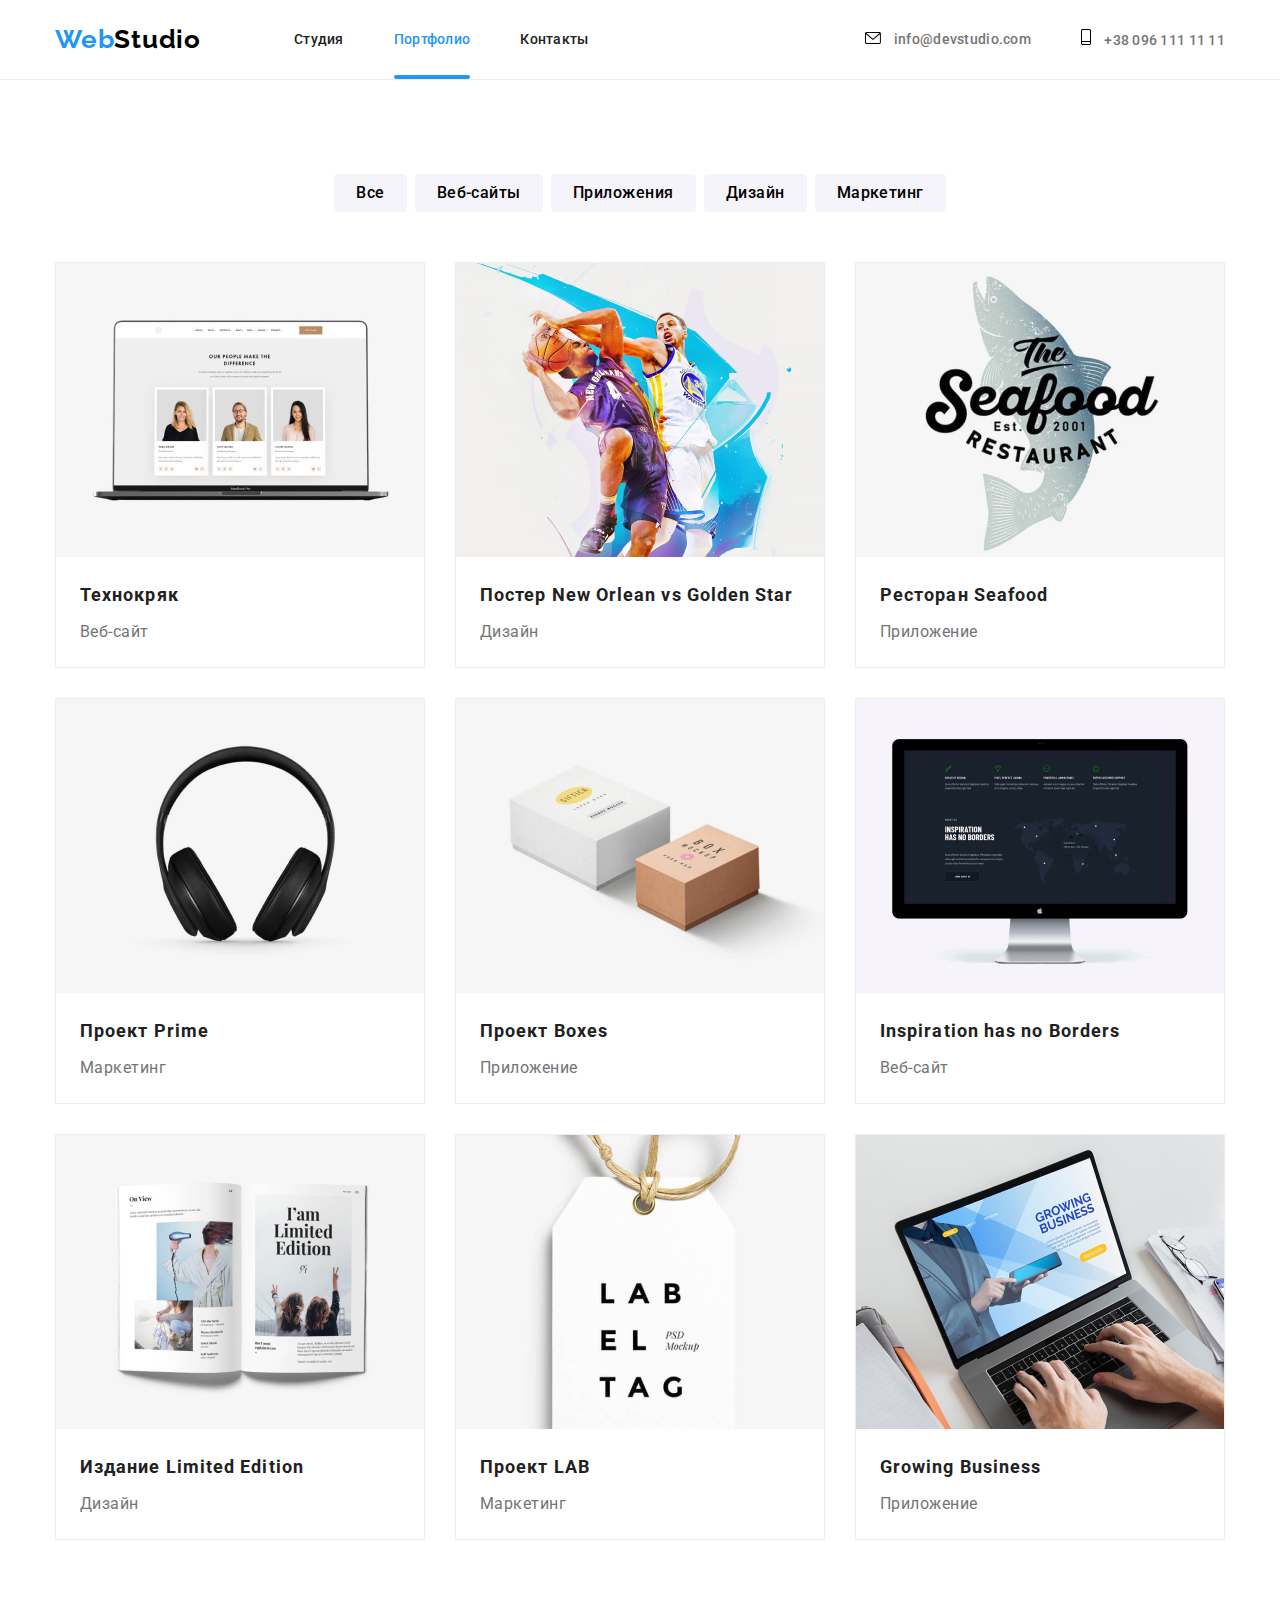
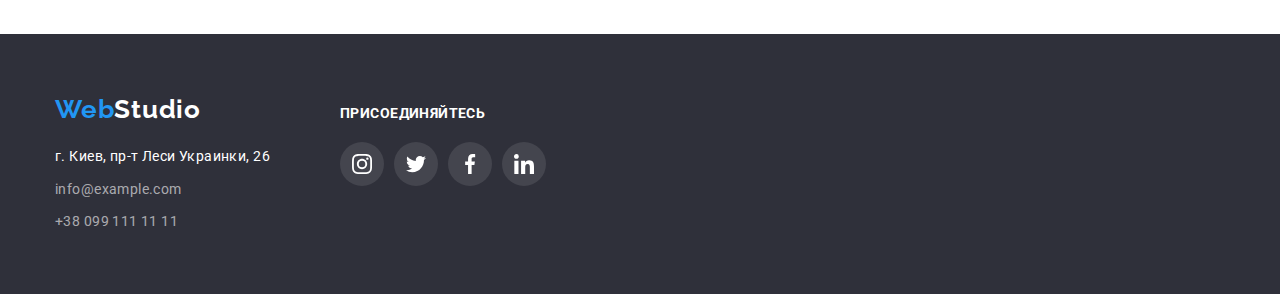
==== portfolio.html @ 35cbe118 "Clone previous homework" ====
<!DOCTYPE html>
<html lang="ru">
  <head>
    <meta charset="UTF-8" />
    <meta name="viewport" content="width=device-width, initial-scale=1.0" />
    <title>Document</title>
    <link
      href="https://fonts.googleapis.com/css2?family=Raleway:wght@700&family=Roboto:wght@400;500;700;900&display=swap"
      rel="stylesheet"
    />
    <link
      rel="stylesheet"
      href="https://cdnjs.cloudflare.com/ajax/libs/modern-normalize/1.0.0/modern-normalize.min.css"
    />
    <link rel="stylesheet" href="./css/styles.css" />
  </head>

  <body>
    <header class="page-header">
      <!-- Шапка сайта -->
      <div class="container">
        <div class="header-flex">
          <nav class="nav">
            <a href="index.html" class="logo"
              ><span class="web">Web</span>Studio</a
            >
            <ul class="site-nav">
              <li class="site-nav-item">
                <a href="./index.html" class="link">Студия</a>
              </li>
              <li class="site-nav-item">
                <a href="./portfolio.html" class="active link">Портфолио</a>
              </li>
              <li class="site-nav-item">
                <a href="" class="link">Контакты</a>
              </li>
            </ul>
          </nav>

          <ul class="auth-nav">
            <li class="auth-nav-item">
              <a href="mailto:info@devstudio.com" class="link">
                <svg class="contacts-icon icon-envelope">
                  <use href="./images/svg/icons.svg#icon-envelope"></use>
                </svg>
                info@devstudio.com</a
              >
            </li>
            <li class="auth-nav-item">
              <a href="tel:+380961111111" class="link">
                <svg class="contacts-icon icon-smartphone">
                  <use href="./images/svg/icons.svg#icon-smartphone"></use>
                </svg>
                +38 096 111 11 11</a
              >
            </li>
          </ul>
        </div>
      </div>
    </header>
    <!-- Портфолио Hero -->
    <main class="main">
      <section class="section">
        <div class="container">
          <h1 class="visually-hidden">Портфолио</h1>

          <!-- Фильтр -->
          <ul class="filter">
            <li class="button-items">
              <button type="button" class="btn">Все</button>
            </li>
            <li class="button-items">
              <button type="button" class="btn">Веб-сайты</button>
            </li>
            <li class="button-items">
              <button type="button" class="btn">Приложения</button>
            </li>
            <li class="button-items">
              <button type="button" class="btn">Дизайн</button>
            </li>
            <li class="button-items">
              <button type="button" class="btn">Маркетинг</button>
            </li>
          </ul>

          <!-- Набор контента -->
          <ul class="content">
            
            <li class="content-item">
              <div class="portfolio-thumb">
              <a class="foto" href=""><img
                  src="./images/Portfolio/img1.jpg"
                  alt="Компьютер с фото сотрудниками"
                  width="370"
                />
                <div class="portfolio-overlay">
                  <p class="overlay-text">
                    Технокряк это современная площадка распространения
                    коронавируса. Компании используют эту платформу для
                    цифрового шпионажа и атак на защищённые сервера конкурентов.
                  </p>
                </div>
                </div>
                <div class="item-footer">
                  <h2 class="title">Технокряк</h2>
                  <p class="text">Веб-сайт</p>
                </div>
              </a>
            </li>

            <li class="content-item">
              <div class="portfolio-thumb">
              <a class="foto" href="">
                <img
                  src="./images/Portfolio/img2.jpg"
                  alt="Баскетболисты"
                  width="370"
                  height="294"
                />
                <div class="portfolio-overlay">
                  <p class="overlay-text">
                    Технокряк это современная площадка распространения
                    коронавируса. Компании используют эту платформу для
                    цифрового шпионажа и атак на защищённые сервера конкурентов.
                  </p>
                </div>
              </div>
                <div class="item-footer">
                  <h2 class="title">Постер New Orlean vs Golden Star</h2>
                  <p class="text">Дизайн</p>
                </div>
              </a>
            </li>
            <li class="content-item">
              <div class="portfolio-thumb">
              <a class="foto" href="">
                <img
                  src="./images/Portfolio/img3.jpg"
                  alt="Логотип ресторана"
                  width="370"
                  height="294"
                />
                <div class="portfolio-overlay">
                  <p class="overlay-text">
                    Технокряк это современная площадка распространения
                    коронавируса. Компании используют эту платформу для
                    цифрового шпионажа и атак на защищённые сервера конкурентов.
                  </p>
                  </div>
                </div>
                <div class="item-footer">
                  <h2 class="title">Ресторан Seafood</h2>
                  <p class="text">Приложение</p>
                </div>
              </a>
            </li>
            <li class="content-item">
              <div class="portfolio-thumb">
              <a class="foto" href="">
                <img
                  src="./images/Portfolio/img4.jpg"
                  alt="Наушники"
                  width="370"
                  height="294"
                />
                <div class="portfolio-overlay">
                  <p class="overlay-text">
                    Технокряк это современная площадка распространения
                    коронавируса. Компании используют эту платформу для
                    цифрового шпионажа и атак на защищённые сервера конкурентов.
                  </p>
                </div>
                </div>
                <div class="item-footer">
                  <h2 class="title">Проект Prime</h2>
                  <p class="text">Маркетинг</p>
                </div>
              </a>
            </li>
            <li class="content-item">
              <div class="portfolio-thumb">
              <a class="foto" href="">
                <img
                  src="./images/Portfolio/img5.jpg"
                  alt="Две коробки"
                  width="370"
                  height="294"
                />
                <div class="portfolio-overlay">
                  <p class="overlay-text">
                    Технокряк это современная площадка распространения
                    коронавируса. Компании используют эту платформу для
                    цифрового шпионажа и атак на защищённые сервера конкурентов.
                  </p>
                </div>
              </div>
                <div class="item-footer">
                  <h2 class="title">Проект Boxes</h2>
                  <p class="text">Приложение</p>
                </div>
              </a>
            </li>
            <li class="content-item">
              <div class="portfolio-thumb">
              <a class="foto" href="">
                <img
                  src="./images/Portfolio/img6.jpg"
                  alt="Монитор компьютера"
                  width="370"
                  height="294"
                />
                <div class="portfolio-overlay">
                  <p class="overlay-text">
                    Технокряк это современная площадка распространения
                    коронавируса. Компании используют эту платформу для
                    цифрового шпионажа и атак на защищённые сервера конкурентов.
                  </p>
                </div>
              </div>
                <div class="item-footer">
                  <h2 class="title">Inspiration has no Borders</h2>
                  <p class="text">Веб-сайт</p>
                </div>
              </a>
            </li>
            <li class="content-item">
              <div class="portfolio-thumb">
              <a class="foto" href="">
                <img
                  src="./images/Portfolio/img7.jpg"
                  alt="Открытая книга"
                  width="370"
                  height="294"
                />
                <div class="portfolio-overlay">
                  <p class="overlay-text">
                    Технокряк это современная площадка распространения
                    коронавируса. Компании используют эту платформу для
                    цифрового шпионажа и атак на защищённые сервера конкурентов.
                  </p>
                </div>
              </div>
                <div class="item-footer">
                  <h2 class="title">Издание Limited Edition</h2>
                  <p class="text">Дизайн</p>
                </div>
              </a>
            </li>
            <li class="content-item">
              <div class="portfolio-thumb">
              <a class="foto" href="">
                <img
                  src="./images/Portfolio/img8.jpg"
                  alt="Бирка"
                  width="370"
                  height="294"
                />
                <div class="portfolio-overlay">
                  <p class="overlay-text">
                    Технокряк это современная площадка распространения
                    коронавируса. Компании используют эту платформу для
                    цифрового шпионажа и атак на защищённые сервера конкурентов.
                  </p>
                </div>
                </div>
                <div class="item-footer">
                  <h2 class="title">Проект LAB</h2>
                  <p class="text">Маркетинг</p>
                </div>
              </a>
            </li>
            <li class="content-item">
              <div class="portfolio-thumb">
              <a class="foto" href="">
                <img
                  src="./images/Portfolio/img9.jpg"
                  alt="Работа за ноутбуком"
                  width="370"
                />
                <div class="portfolio-overlay">
                  <p class="overlay-text">
                    Технокряк это современная площадка распространения
                    коронавируса. Компании используют эту платформу для
                    цифрового шпионажа и атак на защищённые сервера конкурентов.
                  </p>
                </div>
                </div>
                <div class="item-footer">
                  <h2 class="title">Growing Business</h2>
                  <p class="text">Приложение</p>
                </div>
              </a>
            </li>
          </ul>
        </div>
      </section>
    </main>
    <footer>
      <!-- Footer -->
      <div class="container footer-container">
        <div class="footer-address">
          <a href="" class="logo-footer"><span class="web">Web</span>Studio</a>
          <address class="address">
            <ul class="footer-list">
              <li class="address-item dates">
                г. Киев, пр-т Леси Украинки, 26
              </li>
              <li class="address-item">
                <a href="mailto:info@example.com" class="dates transp"
                  >info@example.com</a
                >
              </li>
              <li class="address-item">
                <a href="tel:+380991111111" class="dates transp"
                  >+38 099 111 11 11</a
                >
              </li>
            </ul>
          </address>
        </div>
        <div class="join">
          <h3 class="title">присоединяйтесь</h3>
          <ul class="join-list">
            <li class="join-item">
              <a href="#" class="join-link">
                <svg class="join-icon">
                  <use href="./images/svg/icons.svg#icon-instagram"></use>
                </svg>
              </a>
            </li>
            <li class="join-item">
              <a href="#" class="join-link">
                <svg class="join-icon">
                  <use href="./images/svg/icons.svg#icon-twitter"></use>
                </svg>
              </a>
            </li>
            <li class="join-item">
              <a href="#" class="join-link">
                <svg class="join-icon">
                  <use href="./images/svg/icons.svg#icon-facebook"></use>
                </svg>
              </a>
            </li>
            <li class="join-item">
              <a href="#" class="join-link">
                <svg class="join-icon">
                  <use href="./images/svg/icons.svg#icon-linkedin"></use>
                </svg>
              </a>
            </li>
          </ul>
        </div>
      </div>
    </footer>
  </body>
</html>
---- css/styles.css ----
/* цвет основного текста #212121 */
/* вторичный цвет текста #757575 */
/* цвет лого #000000 */
/* белый #FFFFFF */
/* акцент #2196F3 */

:root {
  --primary-text-color: #212121;
  --secondary-text-color: #757575;
  --logo-color: #000000;
  --special-text-color: #ffffff;
  --accent-color: #2196f3;
}

body {
  background-color: var(--special-text-color);
  color: var(--primary-text-color);
  font-family: 'Roboto', sans-serif;
  margin: 0;
}

a {
  text-decoration: none;
  color: inherit;
}

img {
  display: block;
}

ul {
  margin: 0;
  padding: 0;
  list-style: none;
}

h1,
h2,
h3,
h4,
h5,
h6,
p {
  margin-top: 0;
  margin-bottom: 0;
}

/* index.html*/

/* header */

.page-header {
  border-bottom: 1px solid #ececec;
  min-height: 80px;
  background: #ffffff;
}

.container {
  width: 1200px;
  margin: 0 auto;
  padding: 0 15px;
}

.nav .link,
.auth-nav .link {
  font-family: Roboto;
  font-weight: 500;
  font-size: 14px;
  line-height: 1.14;
  letter-spacing: 0.02em;
}

.nav {
  display: flex;
  align-items: center;
}

.site-nav {
  display: flex;
  margin-left: 93px;
}

.site-nav .site-nav-item:not(:last-child) {
  margin-right: 50px;
}

.auth-nav {
  display: flex;
  margin-left: auto;
  align-items: center;
}

.auth-nav .auth-nav-item + .auth-nav-item {
  margin-left: 50px;
}

.auth-nav .link {
  color: var(--secondary-text-color);
}

.header-flex {
  display: flex;
}

.contacts-icon {
  margin-right: 10px;
}

.icon-envelope {
  width: 16px;
  height: 12px;
}

.icon-smartphone {
  width: 10px;
  height: 16px;
}

/* logo */
.web {
  color: var(--accent-color);
}

.logo {
  color: var(--logo-color);
  font-family: Raleway;
  font-weight: bold;
  font-size: 26px;
  line-height: 1.19;
  letter-spacing: 0.03em;
  padding-top: 24px;
  padding-bottom: 24px;
}

.logo-footer {
  color: var(--special-text-color);
  font-family: Raleway;
  font-weight: bold;
  font-size: 26px;
  line-height: 1.19;
  letter-spacing: 0.03em;
}

/* navegation */
.link {
  padding-top: 32px;
  padding-bottom: 32px;
  transition: color 250ms cubic-bezier(0.4, 0, 0.2, 1),
    fill 250ms cubic-bezier(0.4, 0, 0.2, 1);
}

.link:hover,
.link:focus {
  color: var(--accent-color);
  fill: var(--accent-color);
}

.active {
  position: relative;
  color: var(--accent-color);
}

.active::after {
  content: '';

  position: absolute;
  left: 0;
  bottom: 0;
  border-radius: 2px;
  display: block;
  width: 100%;
  height: 4px;
  background-color: var(--accent-color);
}

/* hero */
.hero .hero-title {
  color: var(--special-text-color);
  font-weight: 900;
  font-size: 44px;
  line-height: 1.36;
  text-align: center;
  letter-spacing: 0.06em;
  text-transform: uppercase;
  width: 696px;
  margin: 0 auto 30px;
  margin-bottom: 30px;
}

.hero {
  max-width: 1600px;
  margin-right: auto;
  margin-left: auto;
  text-align: center;
  display: flex;
  align-items: center;
  padding: 200px 0;

  background: linear-gradient(rgba(47, 48, 58, 0.4), rgba(47, 48, 58, 0.4)),
    url(../images/hero.jpg);
  background-position: center;
  background-color: #2f303a;
}

.hero-button {
  display: inline-block;
  align-items: center;
  text-align: center;
  text-decoration: none;
  margin: 0 auto;
  border: 1px solid transparent;
  border-radius: 4px;
  padding: 10px 32px;
  min-width: 200px;
  font-family: Roboto;
  font-style: normal;
  font-weight: bold;
  font-size: 16px;
  line-height: 1.87;
  letter-spacing: 0.06em;
  background-color: var(--accent-color);
  color: var(--special-text-color);
  cursor: pointer;
  transition: background-color 250ms cubic-bezier(0.4, 0, 0.2, 1),
    color 250ms cubic-bezier(0.4, 0, 0.2, 1),
    box-shadow 250ms cubic-bezier(0.4, 0, 0.2, 1);
}

.hero-button:hover,
.hero-button:focus {
  background-color: rgb(83, 136, 235);
}

/* team */

.section {
  padding: 94px 0 94px 0;
}

.section.no-padding {
  padding-top: 0px;
}

.section .team {
  font-weight: 500;
  font-size: 16px;
  line-height: 1.18;
  letter-spacing: 0.03em;
}

.section .title {
  font-weight: bold;
  font-size: 14px;
  line-height: 1.14;
  letter-spacing: 0.03em;
  text-transform: uppercase;
}

.section .text {
  color: var(--secondary-text-color);
  font-weight: normal;
  font-size: 14px;
  line-height: 1.71;
  letter-spacing: 0.03em;
}

.section .title-h2 {
  font-weight: bold;
  font-size: 36px;
  line-height: 1.16;
  text-align: center;
  letter-spacing: 0.03em;
  margin-bottom: 50px;
  margin-top: 0;
}

/* Priorities section */
.priorities {
  display: flex;
}

.priorities-item {
  width: 270px;
}

.priorities-item:not(:last-child) {
  margin-right: 30px;
}

.priorities .title {
  margin-bottom: 10px;
}

.priorities-icon {
  display: flex;
  align-items: center;
  justify-content: center;
  width: 270px;
  height: 120px;
  background: #f5f4fa;
  border-radius: 4px;
  margin-bottom: 30px;
}

.icon-antenna {
  width: 65.32px;
  height: 70px;
}

.icon-clock {
  display: block;
  width: 66.96px;
  height: 70px;
}

.icon-diagram,
.icon-astronaut {
  display: block;
  width: 70px;
  height: 70px;
}

/* Service section */
.service-list {
  display: flex;
}

.service-item:not(:last-child) {
  margin-right: 30px;
}

/* Team section */

.team-bkg {
  background-color: #f5f4fa;
}

.team-list {
  display: flex;
  margin-top: 50px;
}

.team-item {
  box-shadow: 0px 1px 3px rgba(0, 0, 0, 0.12), 0px 1px 1px rgba(0, 0, 0, 0.14),
    0px 2px 1px rgba(0, 0, 0, 0.2);
  border-radius: 0px 0px 4px 4px;
}

.team-item:not(:last-child) {
  margin-right: 30px;
}

.section .team {
  font-weight: 500;
  font-size: 16px;
  line-height: 1.18;
  text-align: center;
  letter-spacing: 0.03em;
  padding-bottom: 10px;
}

.section .team-job {
  font-weight: normal;
  font-size: 16px;
  line-height: 1.18;
  letter-spacing: 0.03em;
  color: var(--secondary-text-color);
}

.team-item-footer {
  background-color: var(--special-text-color);
  padding: 30px 0 30px 0;
  text-align: center;
  border-bottom-left-radius: 4px;
  border-bottom-right-radius: 4px;
}

.social-list {
  display: flex;
  justify-content: center;
  margin-top: 16px;
}

.social-link {
  display: flex;
  width: 44px;
  height: 44px;
  border-radius: 50%;
  justify-content: center;
  align-items: center;
  fill: #afb1b8;

  transition: background-color 250ms cubic-bezier(0.4, 0, 0.2, 1),
    fill 250ms cubic-bezier(0.4, 0, 0.2, 1);
}

.social-link:hover,
.social-link:focus {
  background-color: #2196f3;
  fill: #fff;
}

.social-item:not(:last-child) {
  margin-right: 10px;
}

.social-icon {
  width: 20px;
  height: 20px;
}

/* Постоянные клиенты */

.regular-clients .title {
  font-weight: bold;
  font-size: 36px;
  line-height: 1.16;
  text-align: center;
  letter-spacing: 0.03em;
  margin-top: 94px;
  margin-bottom: 50px;
}

.clients-list {
  display: flex;
  justify-content: center;
}

.clients-item:not(:last-child) {
  margin-right: 30px;
}

.clients-link {
  display: flex;
  justify-content: center;
  align-items: center;
  width: 170px;
  height: 90px;
  border: 1px solid #afb1b8;
  border-radius: 4px;
  fill: #afb1b8;
  margin-bottom: 94px;
  transition: fill 250ms cubic-bezier(0.4, 0, 0.2, 1);
}

.clients-link:hover,
.clients-link:focus {
  border: 1px solid var(--accent-color);
  fill: var(--accent-color);
}

.logo-1 {
  width: 45px;
  height: 50px;
}

.logo-2 {
  width: 40px;
  height: 52px;
}

.logo-3 {
  width: 41px;
  height: 42.6px;
}

.logo-4 {
  width: 80px;
  height: 42px;
}

.logo-5 {
  width: 59px;
  height: 47px;
}

.logo-6 {
  width: 88.5px;
  height: 45.5px;
}

/* footer */
footer {
  background-color: #2f303a;
  padding-top: 60px;
  padding-bottom: 60px;
}

.logo-footer {
  font-weight: bold;
  font-size: 26px;
  line-height: 1.19;
  letter-spacing: 0.03em;
}

.footer-list {
  font-weight: normal;
  font-size: 14px;
  line-height: 1.71;
  letter-spacing: 0.03em;
  font-style: normal;
  padding: 0;
}

.address {
  margin-top: 20px;
}

.address-item:not(:first-child) {
  margin-top: 9px;
}

.footer-contact > li:not(:last-child) {
  margin-bottom: 9px;
}

.address-item {
  color: var(--special-text-color);
}

.address-item:not(:first-child) {
  margin-top: 9px;
}

.dates {
  transition: color 250ms cubic-bezier(0.4, 0, 0.2, 1);
}

.footer-list .dates:hover,
.footer-list .dates:focus {
  color: var(--accent-color);
}

.transp {
  color: rgba(255, 255, 255, 0.6);
}

.footer-list {
  list-style: none;
  margin: 0;
  padding: 0;
}

.footer-container {
  display: flex;
  align-items: baseline;
}

.join .title {
  font-weight: bold;
  font-size: 14px;
  line-height: 1.14;
  letter-spacing: 0.03em;
  text-transform: uppercase;
  margin-bottom: 20px;

  color: var(--special-text-color);
}

.footer-address {
  margin-right: 70px;
}

.join-list {
  display: flex;
}

.join-item {
  display: block;
  width: 44px;
  height: 44px;
  background-color: rgba(255, 255, 255, 0.1);
  background-size: 20px;
  background-repeat: no-repeat;
  background-position: center;
  border-radius: 50%;
}

.join-item:not(:last-child) {
  margin-right: 10px;
}

.join-link {
  display: flex;
  width: 44px;
  height: 44px;
  border-radius: 50%;
  justify-content: center;
  align-items: center;
  fill: #ffffff;
  transition: background-color 250ms cubic-bezier(0.4, 0, 0.2, 1),
    fill 250ms cubic-bezier(0.4, 0, 0.2, 1);
}

.join-link:hover,
.join-link:focus {
  background-color: #2196f3;
  fill: #fff;
}

.join-icon {
  width: 20px;
  height: 20px;
}

/* Portfolio */
.main {
  background-color: var(--special-text-color);
}

.visually-hidden {
  position: absolute !important;
  clip: rect(1px 1px 1px 1px);
  clip: rect(1px, 1px, 1px, 1px);
  padding: 0 !important;
  border: 0 !important;
  height: 1px !important;
  width: 1px !important;
  overflow: hidden;
}

/* Buttons Portfolio */

.filter {
  margin-bottom: 50px;
  display: flex;
  justify-content: center;
}

.button-items:not(:last-child) {
  margin-right: 8px;
}

.button-items .btn {
  font-family: Roboto;
  font-weight: 500;
  font-size: 16px;
  line-height: 1.62;
  text-align: center;
  letter-spacing: 0.03em;
  padding: 6px 22px 6px 22px;
  border-radius: 4px;
  background-color: #f5f4fa;
  border: none;
  transition: background-color 250ms cubic-bezier(0.4, 0, 0.2, 1),
    color 250ms cubic-bezier(0.4, 0, 0.2, 1);
}

.button-items .btn:hover,
.button-items .btn:focus {
  background-color: var(--accent-color);
  color: var(--special-text-color);
  cursor: pointer;
  box-shadow: 0px 3px 1px rgba(0, 0, 0, 0.1), 0px 1px 2px rgba(0, 0, 0, 0.08),
    0px 2px 2px rgba(0, 0, 0, 0.12);
}

/* content */

.content {
  display: flex;
  flex-wrap: wrap;
  margin-top: 50px;
  margin-right: -30px;
  margin-bottom: -30px;
}

.content-item {
  width: 370px;
  margin-right: 30px;
  margin-bottom: 30px;
  flex-basis: calc((100% - 90px) / 3);
  background: #ffffff;
  border: 1px solid #eeeeee;
  transition: box-shadow 250ms cubic-bezier(0.4, 0, 0.2, 1);
}

.content .content-item:hover,
.content .content-item:focus {
  box-shadow: 0px 1px 1px rgba(0, 0, 0, 0.12), 0px 4px 4px rgba(0, 0, 0, 0.06),
    1px 4px 6px rgba(0, 0, 0, 0.16);
}

.content-item:nth-child(3n) {
  margin-right: 0;
}

.content .title {
  font-weight: bold;
  font-size: 18px;
  line-height: 2;
  letter-spacing: 0.06em;
  margin-bottom: 4px;
  text-transform: none;
}

.content .text {
  font-size: 16px;
  line-height: 1.87;
  letter-spacing: 0.03em;
  color: var(--secondary-text-color);
}

.item-footer {
  padding: 20px 24px;
}

/* Portfolio Overlay */
.portfolio-thumb {
  position: relative;
  overflow: hidden;
}

.portfolio-overlay {
  position: absolute;
  top: 0;
  left: 0;
  width: 100%;
  height: 100%;
  background-color: rgba(33, 150, 243, 0.9);

  transform: translateY(100%);
  transition: transform 250ms;
}

.overlay-text {
  padding: 63px 24px;
  font-size: 18px;
  line-height: 1.56;
  letter-spacing: 0.03em;
  text-align: left;
  color: var(--special-text-color);
}

.content-item:hover .portfolio-overlay {
  transform: translateY(0);
}

/* Service Overlay */

.label-item {
  position: relative;
}

.label-overlay {
  position: absolute;
  width: 370px;
  height: 70px;
  bottom: 0;
  background: rgba(47, 48, 58, 0.8);
  color: var(--special-text-color);
  font-weight: 700;
  font-size: 14px;
  line-height: 1.14;
  letter-spacing: 0.03em;
  text-transform: uppercase;

  display: flex;
  justify-content: center;
  align-items: center;
}

/* Модальное окно */

.backdrop {
  position: fixed;
  top: 0;
  left: 0;
  width: 100%;
  height: 100%;
  background-color: rgba(0, 0, 0, 0.2);

  opacity: 1;
  transition: opacity 250ms cubic-bezier(0.4, 0, 0.2, 1);
}

.modal {
  position: absolute;
  top: 50%;
  left: 50%;
  transform: translate(-50%, -50%) scale(1);
  min-width: 528px;
  min-height: 581px;
  background-color: var(--special-text-color);
  border-radius: 4px;
  box-shadow: 0px 2px 1px rgba(0, 0, 0, 0.2), 0px 1px 1px rgba(0, 0, 0, 0.14),
    0px 1px 3px rgba(0, 0, 0, 0.12);

  transition: transform 250ms cubic-bezier(0.4, 0, 0.2, 1);
}

.close-button {
  position: absolute;
  top: 8px;
  right: 8px;
  width: 30px;
  height: 30px;
  background-color: var(--special-text-color);
  border: 1px solid rgb(0, 0, 0, 0.1);
  border-radius: 50%;
  cursor: pointer;
}

.close-button:hover,
.close-button:focus {
  border: 1px solid var(--accent-color);
}

.close-icon:hover,
.close-icon:focus {
  fill: var(--accent-color);
}

.backdrop.is-hidden {
  opacity: 0;
  visibility: hidden;
  pointer-events: none;
}

.is-hidden .modal {
  transform: translate(-50%, -50%) scale(0.5);
}
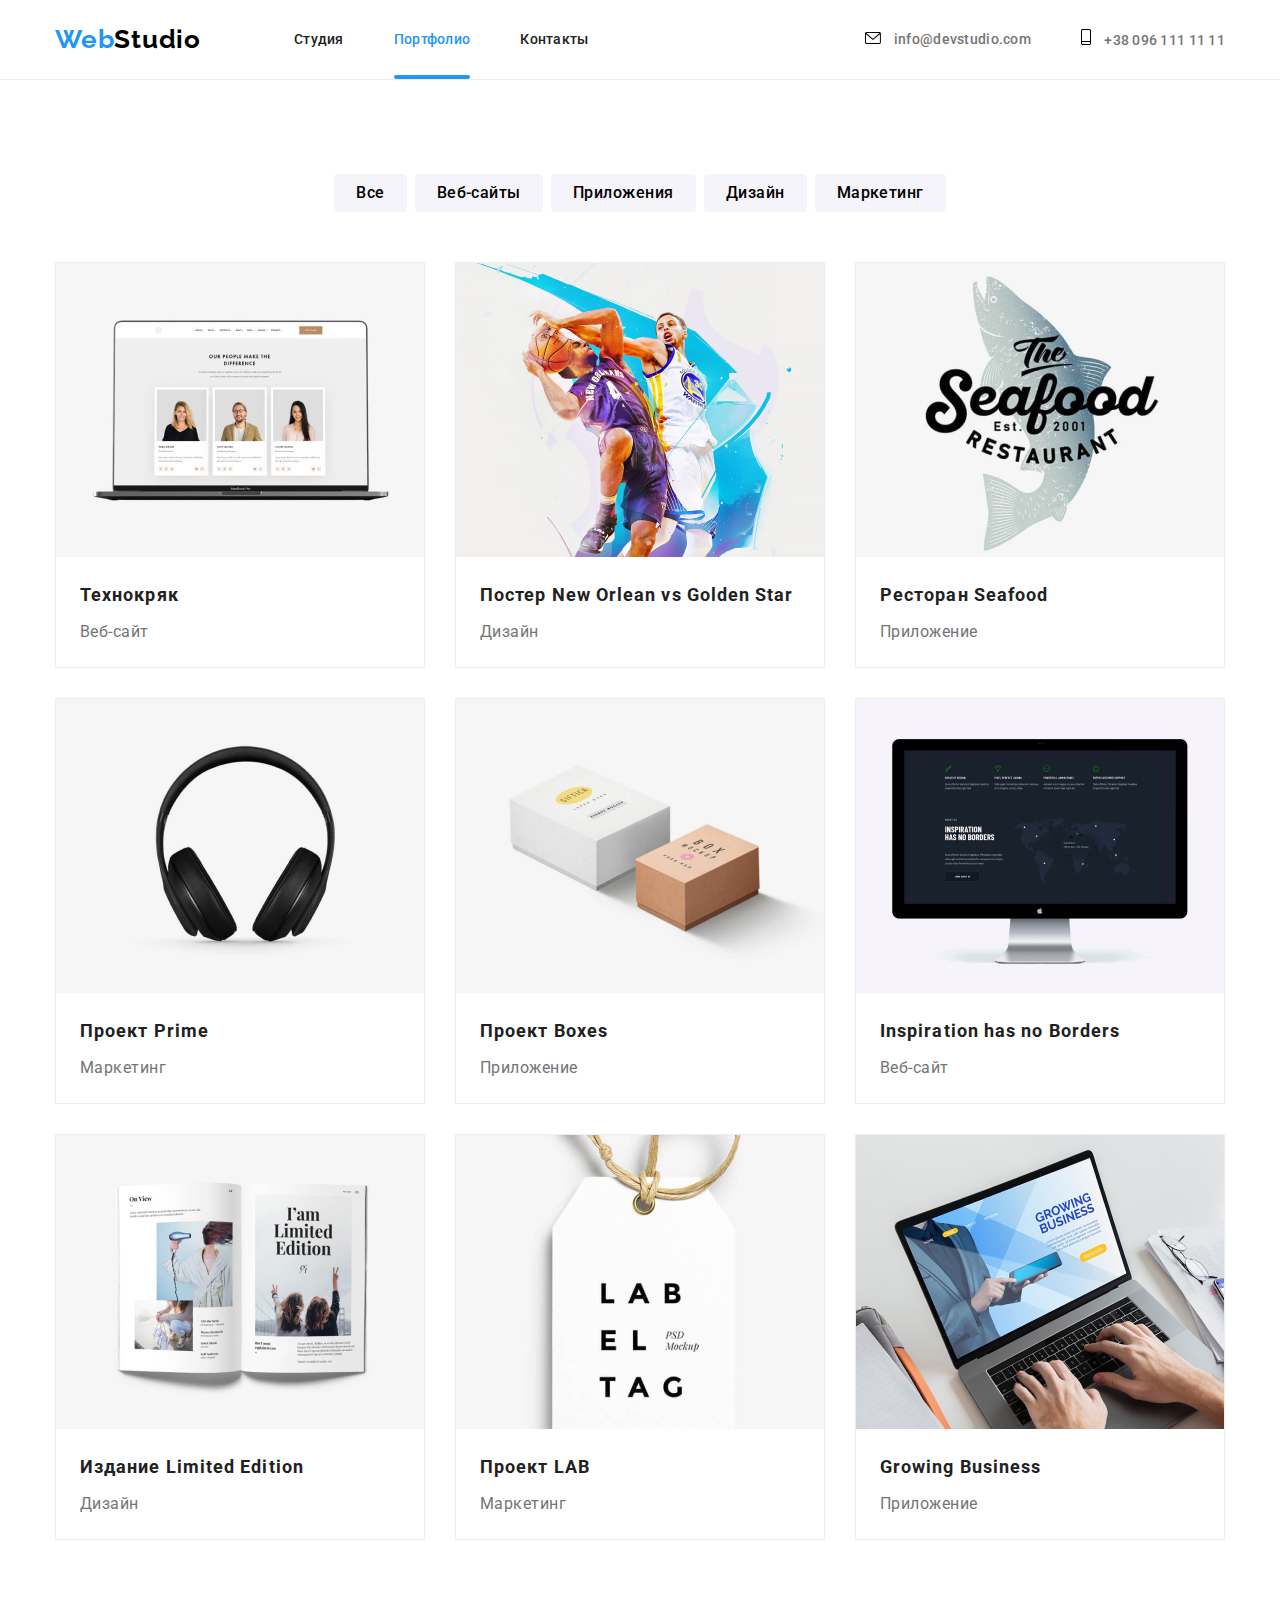
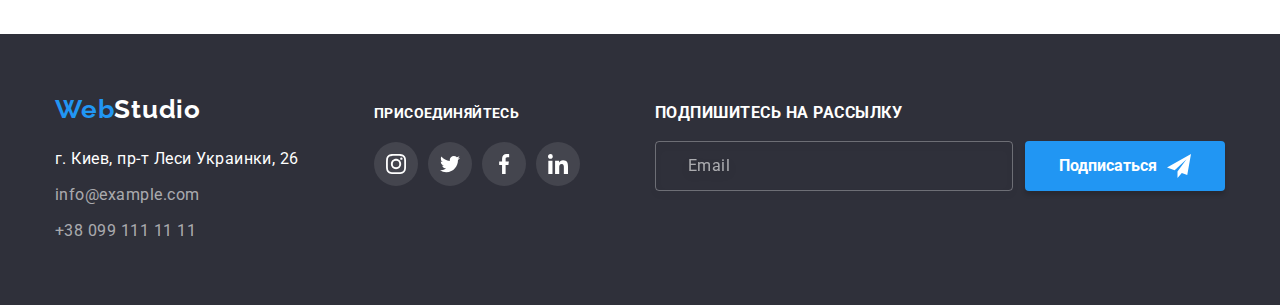
==== commit 0b3a474b: "Add footer form" ====
--- a/portfolio.html
+++ b/portfolio.html
@@ -306,14 +306,10 @@
                 г. Киев, пр-т Леси Украинки, 26
               </li>
               <li class="address-item">
-                <a href="mailto:info@example.com" class="dates transp"
-                  >info@example.com</a
-                >
+                <a href="mailto:info@example.com" class="dates transp">info@example.com</a>
               </li>
               <li class="address-item">
-                <a href="tel:+380991111111" class="dates transp"
-                  >+38 099 111 11 11</a
-                >
+                <a href="tel:+380991111111" class="dates transp">+38 099 111 11 11</a>
               </li>
             </ul>
           </address>
@@ -351,6 +347,20 @@
             </li>
           </ul>
         </div>
+        <div class="subscribe">
+          <form class="field">
+            <p class="subscribe-title">Подпишитесь на рассылку</p>
+            <div class="form-div">
+              <input type="email" name="email" class="subscribe-input" placeholder="Email" />
+              <button type="submit" class="footer-button">
+                Подписаться
+                <svg class="form-svg">
+                  <use href="./images/svg/icons.svg#icon-send"></use>
+                </svg>
+              </button>
+            </div>
+          </form>
+        </div>
       </div>
     </footer>
   </body>
--- a/css/styles.css
+++ b/css/styles.css
@@ -211,7 +211,8 @@
   border: 1px solid transparent;
   border-radius: 4px;
   padding: 10px 32px;
-  min-width: 200px;
+  width: 200px;
+  height: 50px;
   font-family: Roboto;
   font-style: normal;
   font-weight: bold;
@@ -480,7 +481,9 @@
 }
 
 /* footer */
+
 footer {
+  position: relative;
   background-color: #2f303a;
   padding-top: 60px;
   padding-bottom: 60px;
@@ -494,12 +497,9 @@
 }
 
 .footer-list {
-  font-weight: normal;
-  font-size: 14px;
   line-height: 1.71;
   letter-spacing: 0.03em;
   font-style: normal;
-  padding: 0;
 }
 
 .address {
@@ -544,6 +544,7 @@
 .footer-container {
   display: flex;
   align-items: baseline;
+  justify-content: space-between;
 }
 
 .join .title {
@@ -558,6 +559,10 @@
 }
 
 .footer-address {
+  margin-right: 70px;
+}
+
+.join {
   margin-right: 70px;
 }
 
@@ -587,20 +592,98 @@
   border-radius: 50%;
   justify-content: center;
   align-items: center;
-  fill: #ffffff;
+  fill: var(--special-text-color);
   transition: background-color 250ms cubic-bezier(0.4, 0, 0.2, 1),
     fill 250ms cubic-bezier(0.4, 0, 0.2, 1);
 }
 
 .join-link:hover,
 .join-link:focus {
-  background-color: #2196f3;
-  fill: #fff;
+  background-color: var(--accent-color);
+  fill: var(--special-text-color);
 }
 
 .join-icon {
   width: 20px;
   height: 20px;
+}
+
+/* Footer form */
+
+.subscribe {
+  margin: 0;
+}
+
+.field .subscribe-title {
+  font-weight: bold;
+  line-height: 16px;
+  letter-spacing: 0.03em;
+  text-transform: uppercase;
+  padding-bottom: 20px;
+
+  color: var(--special-text-color);
+}
+
+.form-svg {
+  width: 24px;
+  height: 24px;
+  margin-left: 10px;
+}
+
+.footer-button {
+  display: flex;
+  justify-content: center;
+  align-items: center;
+  width: 200px;
+  height: 50px;
+  margin-left: 12px;
+
+  font-weight: bold;
+  font-size: 16px;
+  line-height: 30px;
+
+  color: var(--special-text-color);
+  background: var(--accent-color);
+  box-shadow: 0px 4px 4px rgba(0, 0, 0, 0.15);
+  border: none;
+  border-radius: 4px;
+
+  cursor: pointer;
+  transition: background-color 250ms cubic-bezier(0.4, 0, 0.2, 1),
+    color 250ms cubic-bezier(0.4, 0, 0.2, 1),
+    box-shadow 250ms cubic-bezier(0.4, 0, 0.2, 1);
+}
+
+.footer-button:hover,
+.footer-button:focus {
+  background-color: rgb(83, 136, 235);
+}
+
+.field .subscribe-input {
+  width: 358px;
+  height: 50px;
+  padding-left: 16px;
+  border: 1px solid rgba(255, 255, 255, 0.3);
+  box-sizing: border-box;
+  filter: drop-shadow(0px 4px 4px rgba(0, 0, 0, 0.15));
+  border-radius: 4px;
+  background: transparent;
+  color: var(--special-text-color);
+}
+
+.subscribe-input::placeholder {
+  display: inline-block;
+  padding: 15px 295px 15px 16px;
+  font-weight: normal;
+  font-size: 16px;
+  line-height: 1.25;
+  letter-spacing: 0.03em;
+
+  color: rgba(255, 255, 255, 0.6);
+}
+
+.form-div {
+  display: flex;
 }
 
 /* Portfolio */
